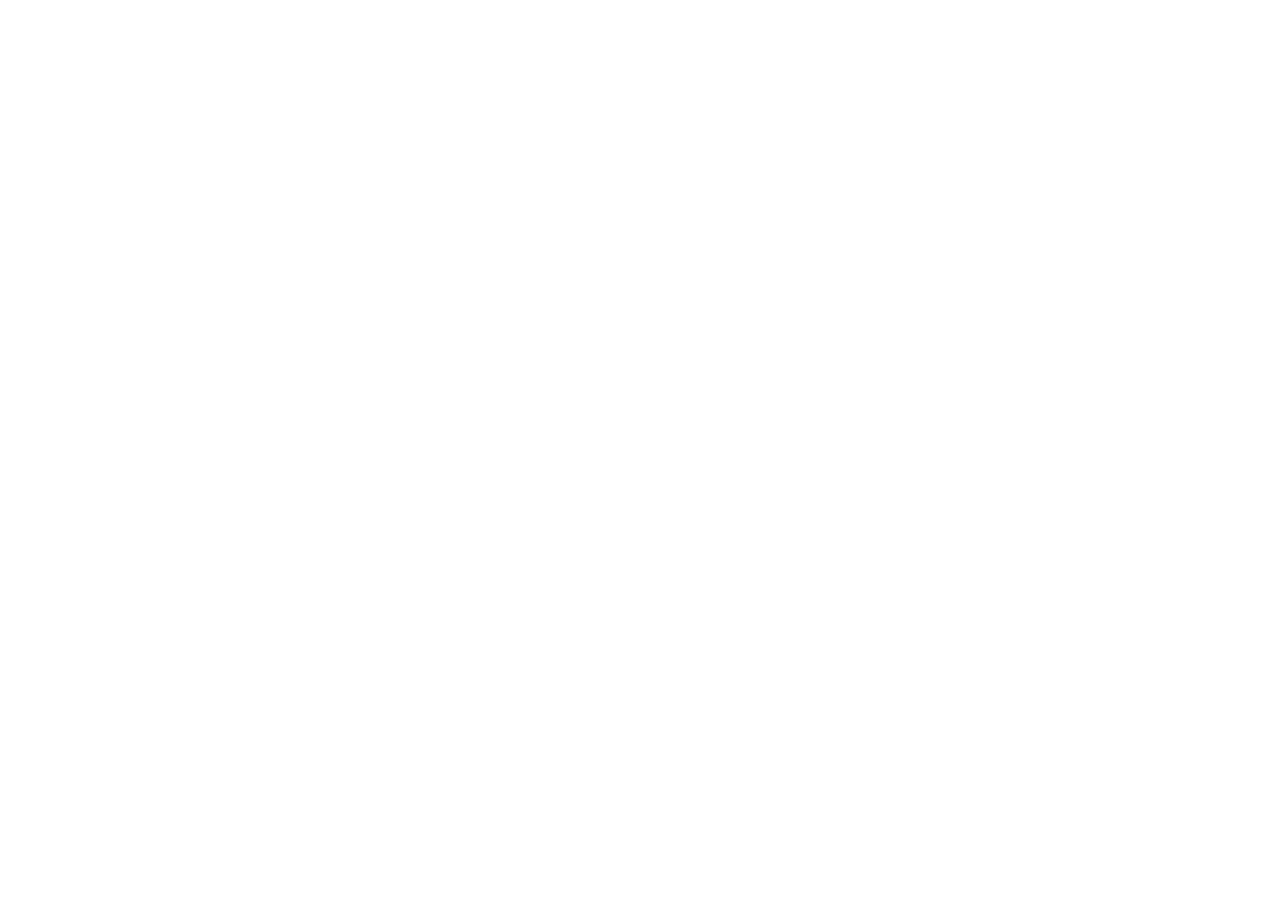
==== index.html @ 65288bed "Configuração do projeto" ====
<!DOCTYPE html>
<html lang="pt-br">
<head>
    <meta charset="UTF-8">
    <meta name="viewport" content="width=device-width, initial-scale=1.0">
    <title>Nova Team | Desenvolvimento de Software</title>
</head>
<body>
    
</body>
</html>
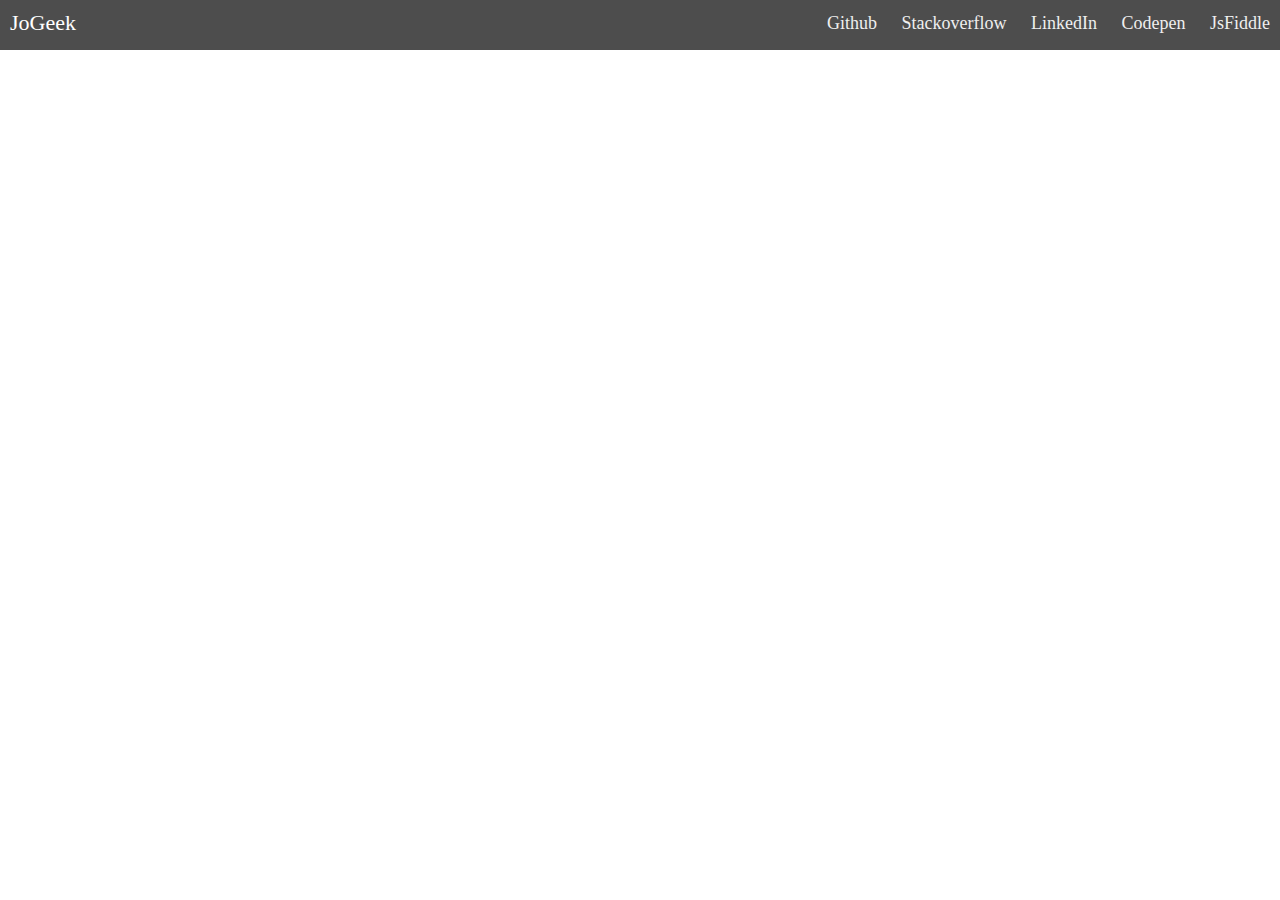
==== commit e0b72fa2: "Navbar responsiva" ====
--- a/index.html
+++ b/index.html
@@ -1,11 +1,34 @@
 <!DOCTYPE html>
-<html lang="pt-br">
+<html lang="en">
 <head>
     <meta charset="UTF-8">
     <meta name="viewport" content="width=device-width, initial-scale=1.0">
-    <title>Nova Team | Desenvolvimento de Software</title>
+    <link rel="stylesheet" href="css/styles.css">
+    <title>Document</title>
 </head>
 <body>
-    
+    <div class="nav">
+        <input type="checkbox" id="nav-check">
+        <div class="nav-header">
+          <div class="nav-title">
+            JoGeek
+          </div>
+        </div>
+        <div class="nav-btn">
+          <label for="nav-check">
+            <span></span>
+            <span></span>
+            <span></span>
+          </label>
+        </div>
+        
+        <div class="nav-links">
+          <a href="//github.io/jo_geek" target="_blank">Github</a>
+          <a href="http://stackoverflow.com/users/4084003/" target="_blank">Stackoverflow</a>
+          <a href="https://in.linkedin.com/in/jonesvinothjoseph" target="_blank">LinkedIn</a>
+          <a href="https://codepen.io/jo_Geek/" target="_blank">Codepen</a>
+          <a href="https://jsfiddle.net/user/jo_Geek/" target="_blank">JsFiddle</a>
+        </div>
+      </div>
 </body>
 </html>--- a/css/styles.css
+++ b/css/styles.css
@@ -0,0 +1,97 @@
+* {
+    box-sizing: border-box;
+  }
+  
+  body {
+    margin: 0px;
+    font-family: 'segoe ui';
+  }
+  
+  .nav {
+    height: 50px;
+    width: 100%;
+    background-color: #4d4d4d;
+    position: relative;
+  }
+  
+  .nav > .nav-header {
+    display: inline;
+  }
+  
+  .nav > .nav-header > .nav-title {
+    display: inline-block;
+    font-size: 22px;
+    color: #fff;
+    padding: 10px 10px 10px 10px;
+  }
+  
+  .nav > .nav-btn {
+    display: none;
+  }
+  
+  .nav > .nav-links {
+    display: inline;
+    float: right;
+    font-size: 18px;
+  }
+  
+  .nav > .nav-links > a {
+    display: inline-block;
+    padding: 13px 10px 13px 10px;
+    text-decoration: none;
+    color: #efefef;
+  }
+  
+  .nav > .nav-links > a:hover {
+    background-color: rgba(0, 0, 0, 0.3);
+  }
+  
+  .nav > #nav-check {
+    display: none;
+  }
+  
+  @media (max-width:600px) {
+    .nav > .nav-btn {
+      display: inline-block;
+      position: absolute;
+      right: 0px;
+      top: 0px;
+    }
+    .nav > .nav-btn > label {
+      display: inline-block;
+      width: 50px;
+      height: 50px;
+      padding: 13px;
+    }
+    .nav > .nav-btn > label:hover,.nav  #nav-check:checked ~ .nav-btn > label {
+      background-color: rgba(0, 0, 0, 0.3);
+    }
+    .nav > .nav-btn > label > span {
+      display: block;
+      width: 25px;
+      height: 10px;
+      border-top: 2px solid #eee;
+    }
+    .nav > .nav-links {
+      position: absolute;
+      display: block;
+      width: 100%;
+      background-color: #333;
+      height: 0px;
+      transition: all 0.3s ease-in;
+      overflow-y: hidden;
+      top: 50px;
+      left: 0px;
+    }
+    .nav > .nav-links > a {
+      display: block;
+      width: 100%;
+    }
+    .nav > #nav-check:not(:checked) ~ .nav-links {
+      height: 0px;
+    }
+    .nav > #nav-check:checked ~ .nav-links {
+      height: calc(100vh - 50px);
+      overflow-y: auto;
+    }
+  }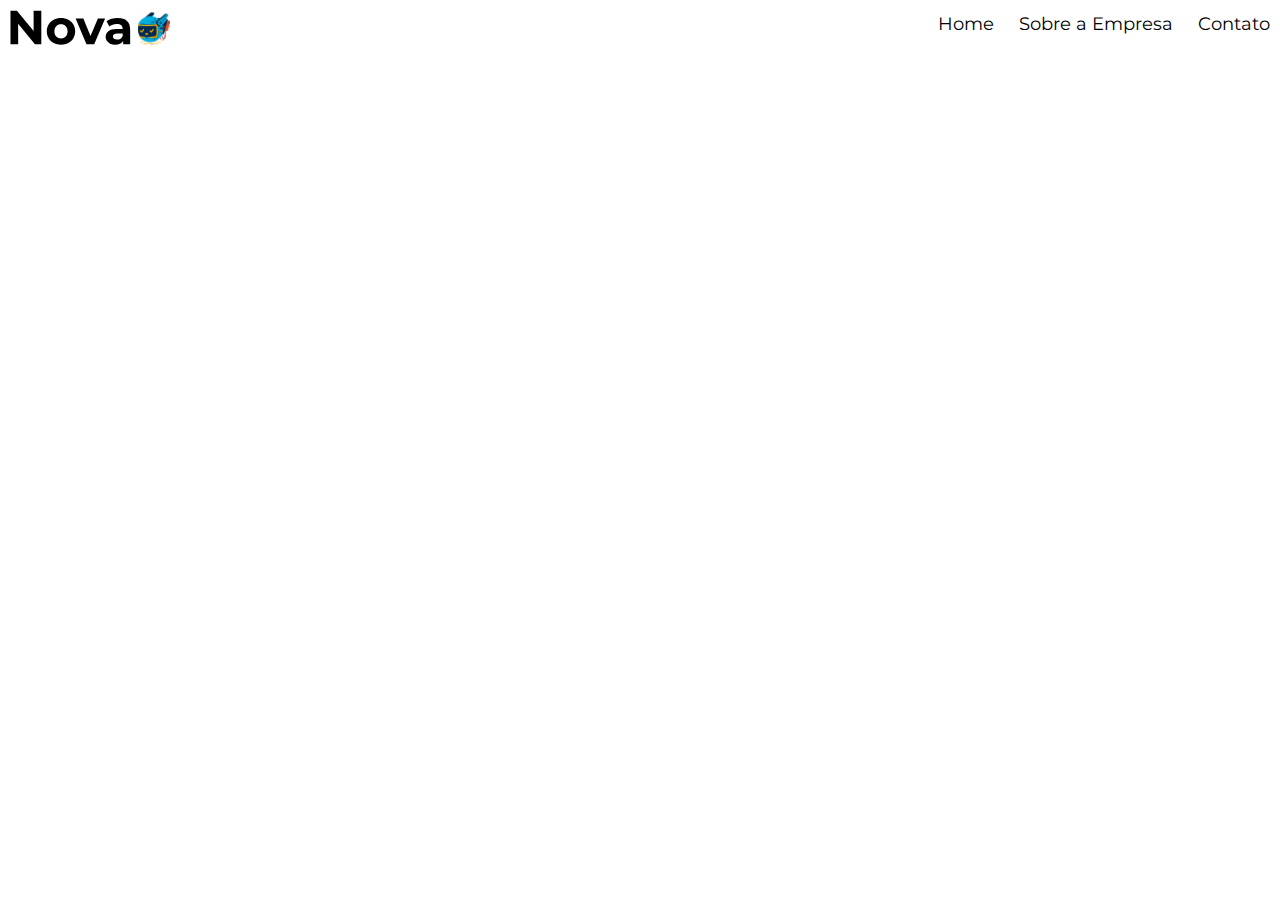
==== commit 75855dc2: "Ajustes na Navbar" ====
--- a/index.html
+++ b/index.html
@@ -11,7 +11,17 @@
         <input type="checkbox" id="nav-check">
         <div class="nav-header">
           <div class="nav-title">
-            JoGeek
+            <svg width="160" height="35" viewBox="0 0 320 69" fill="none" xmlns="http://www.w3.org/2000/svg" xmlns:xlink="http://www.w3.org/1999/xlink">
+                <path d="M62.6 0.799995V68H49.832L16.328 27.2V68H0.968V0.799995H13.832L47.24 41.6V0.799995H62.6ZM102.019 68.768C96.5793 68.768 91.6833 67.648 87.3313 65.408C83.0433 63.104 79.6833 59.936 77.2513 55.904C74.8193 51.872 73.6033 47.296 73.6033 42.176C73.6033 37.056 74.8193 32.48 77.2513 28.448C79.6833 24.416 83.0433 21.28 87.3313 19.04C91.6833 16.736 96.5793 15.584 102.019 15.584C107.459 15.584 112.323 16.736 116.611 19.04C120.899 21.28 124.259 24.416 126.691 28.448C129.123 32.48 130.339 37.056 130.339 42.176C130.339 47.296 129.123 51.872 126.691 55.904C124.259 59.936 120.899 63.104 116.611 65.408C112.323 67.648 107.459 68.768 102.019 68.768ZM102.019 56.48C105.859 56.48 108.995 55.2 111.427 52.64C113.923 50.016 115.171 46.528 115.171 42.176C115.171 37.824 113.923 34.368 111.427 31.808C108.995 29.184 105.859 27.872 102.019 27.872C98.1793 27.872 95.0113 29.184 92.5153 31.808C90.0193 34.368 88.7713 37.824 88.7713 42.176C88.7713 46.528 90.0193 50.016 92.5153 52.64C95.0113 55.2 98.1793 56.48 102.019 56.48ZM190.207 16.352L168.415 68H152.959L131.263 16.352H146.719L161.023 51.488L175.807 16.352H190.207ZM215.463 15.584C223.463 15.584 229.607 17.504 233.895 21.344C238.183 25.12 240.327 30.848 240.327 38.528V68H226.311V61.568C223.495 66.368 218.247 68.768 210.567 68.768C206.599 68.768 203.143 68.096 200.199 66.752C197.319 65.408 195.111 63.552 193.575 61.184C192.039 58.816 191.271 56.128 191.271 53.12C191.271 48.32 193.063 44.544 196.647 41.792C200.295 39.04 205.895 37.664 213.447 37.664H225.351C225.351 34.4 224.359 31.904 222.375 30.176C220.391 28.384 217.415 27.488 213.447 27.488C210.695 27.488 207.975 27.936 205.287 28.832C202.663 29.664 200.423 30.816 198.567 32.288L193.191 21.824C196.007 19.84 199.367 18.304 203.271 17.216C207.239 16.128 211.303 15.584 215.463 15.584ZM214.311 58.688C216.871 58.688 219.143 58.112 221.127 56.96C223.111 55.744 224.519 53.984 225.351 51.68V46.4H215.079C208.935 46.4 205.863 48.416 205.863 52.448C205.863 54.368 206.599 55.904 208.071 57.056C209.607 58.144 211.687 58.688 214.311 58.688Z" fill="black"/>
+                <rect x="256" y="4" width="64" height="65" fill="url(#pattern0)"/>
+                <defs>
+                <pattern id="pattern0" patternContentUnits="objectBoundingBox" width="1" height="1">
+                <use xlink:href="#image0" transform="translate(0 -0.0039109) scale(0.00112233)"/>
+                </pattern>
+                <image id="image0" width="891" height="912" xlink:href="[data-uri]"/>
+                </defs>
+                </svg>
+                
           </div>
         </div>
         <div class="nav-btn">
@@ -23,11 +33,9 @@
         </div>
         
         <div class="nav-links">
-          <a href="//github.io/jo_geek" target="_blank">Github</a>
-          <a href="http://stackoverflow.com/users/4084003/" target="_blank">Stackoverflow</a>
-          <a href="https://in.linkedin.com/in/jonesvinothjoseph" target="_blank">LinkedIn</a>
-          <a href="https://codepen.io/jo_Geek/" target="_blank">Codepen</a>
-          <a href="https://jsfiddle.net/user/jo_Geek/" target="_blank">JsFiddle</a>
+          <a href="#" target="_blank">Home</a>
+          <a href="#">Sobre a Empresa</a>
+          <a href="#" >Contato</a>
         </div>
       </div>
 </body>
--- a/css/styles.css
+++ b/css/styles.css
@@ -1,16 +1,18 @@
+@import url('https://fonts.googleapis.com/css2?family=Montserrat:wght@400;500;600;700;800&display=swap');
+
 * {
     box-sizing: border-box;
   }
   
   body {
     margin: 0px;
-    font-family: 'segoe ui';
+    font-family: 'Montserrat', sans-serif;
   }
   
   .nav {
     height: 50px;
     width: 100%;
-    background-color: #4d4d4d;
+    background-color: #fff;
     position: relative;
   }
   
@@ -21,7 +23,7 @@
   .nav > .nav-header > .nav-title {
     display: inline-block;
     font-size: 22px;
-    color: #fff;
+    color: #000000;
     padding: 10px 10px 10px 10px;
   }
   
@@ -39,11 +41,11 @@
     display: inline-block;
     padding: 13px 10px 13px 10px;
     text-decoration: none;
-    color: #efefef;
+    color: #000000;
   }
   
   .nav > .nav-links > a:hover {
-    background-color: rgba(0, 0, 0, 0.3);
+    background-color: #15C95D;
   }
   
   .nav > #nav-check {
@@ -64,19 +66,19 @@
       padding: 13px;
     }
     .nav > .nav-btn > label:hover,.nav  #nav-check:checked ~ .nav-btn > label {
-      background-color: rgba(0, 0, 0, 0.3);
+      background-color: #15C95D;
     }
     .nav > .nav-btn > label > span {
       display: block;
       width: 25px;
       height: 10px;
-      border-top: 2px solid #eee;
+      border-top: 2px solid black;
     }
     .nav > .nav-links {
       position: absolute;
       display: block;
       width: 100%;
-      background-color: #333;
+      background-color: white;
       height: 0px;
       transition: all 0.3s ease-in;
       overflow-y: hidden;
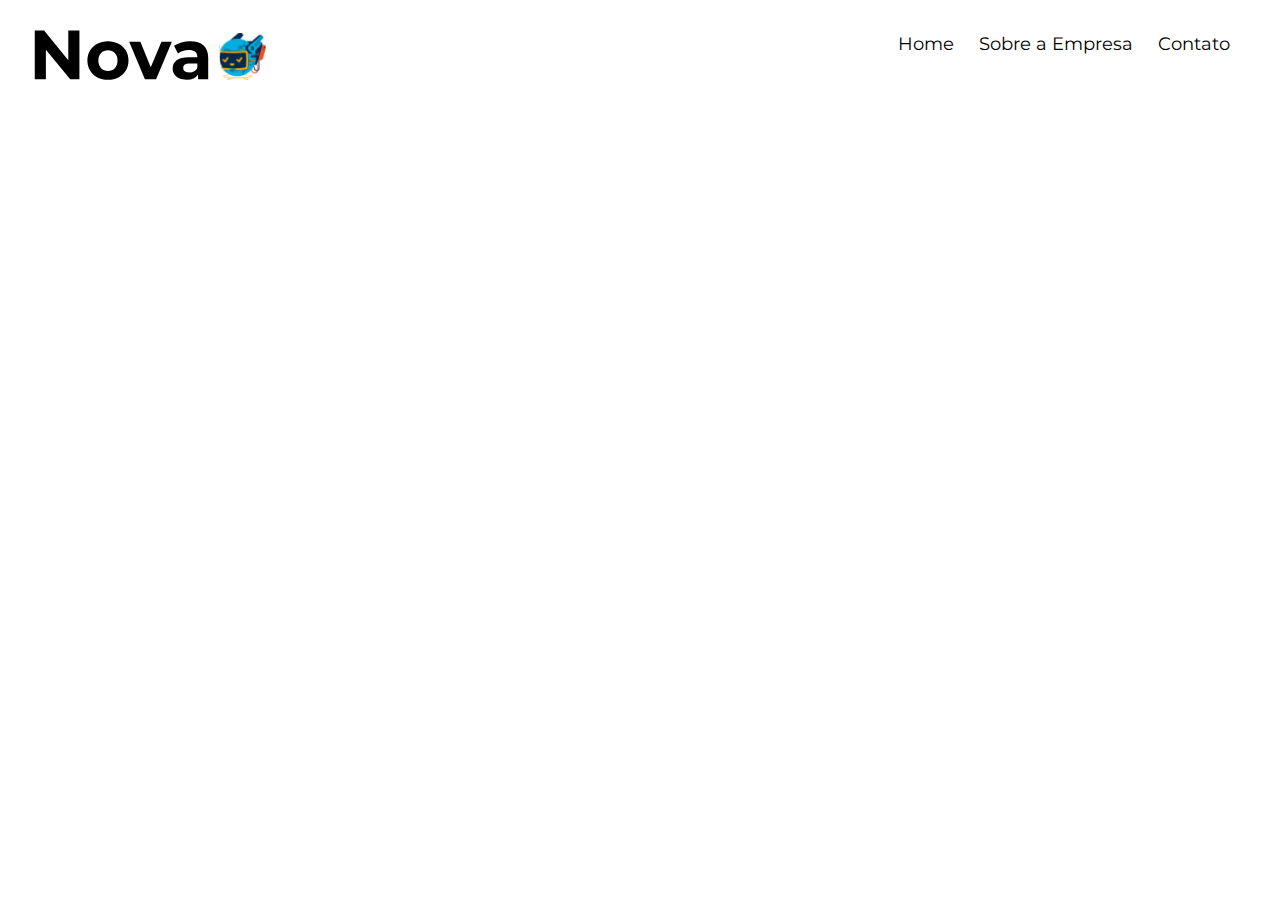
==== commit 9fa56ddc: "Correções" ====
--- a/index.html
+++ b/index.html
@@ -7,21 +7,21 @@
     <title>Document</title>
 </head>
 <body>
-    <div class="nav">
+    <div class="nav" style="padding-top: 20px; padding-right: 40px;">
         <input type="checkbox" id="nav-check">
         <div class="nav-header">
           <div class="nav-title">
-            <svg width="160" height="35" viewBox="0 0 320 69" fill="none" xmlns="http://www.w3.org/2000/svg" xmlns:xlink="http://www.w3.org/1999/xlink">
-                <path d="M62.6 0.799995V68H49.832L16.328 27.2V68H0.968V0.799995H13.832L47.24 41.6V0.799995H62.6ZM102.019 68.768C96.5793 68.768 91.6833 67.648 87.3313 65.408C83.0433 63.104 79.6833 59.936 77.2513 55.904C74.8193 51.872 73.6033 47.296 73.6033 42.176C73.6033 37.056 74.8193 32.48 77.2513 28.448C79.6833 24.416 83.0433 21.28 87.3313 19.04C91.6833 16.736 96.5793 15.584 102.019 15.584C107.459 15.584 112.323 16.736 116.611 19.04C120.899 21.28 124.259 24.416 126.691 28.448C129.123 32.48 130.339 37.056 130.339 42.176C130.339 47.296 129.123 51.872 126.691 55.904C124.259 59.936 120.899 63.104 116.611 65.408C112.323 67.648 107.459 68.768 102.019 68.768ZM102.019 56.48C105.859 56.48 108.995 55.2 111.427 52.64C113.923 50.016 115.171 46.528 115.171 42.176C115.171 37.824 113.923 34.368 111.427 31.808C108.995 29.184 105.859 27.872 102.019 27.872C98.1793 27.872 95.0113 29.184 92.5153 31.808C90.0193 34.368 88.7713 37.824 88.7713 42.176C88.7713 46.528 90.0193 50.016 92.5153 52.64C95.0113 55.2 98.1793 56.48 102.019 56.48ZM190.207 16.352L168.415 68H152.959L131.263 16.352H146.719L161.023 51.488L175.807 16.352H190.207ZM215.463 15.584C223.463 15.584 229.607 17.504 233.895 21.344C238.183 25.12 240.327 30.848 240.327 38.528V68H226.311V61.568C223.495 66.368 218.247 68.768 210.567 68.768C206.599 68.768 203.143 68.096 200.199 66.752C197.319 65.408 195.111 63.552 193.575 61.184C192.039 58.816 191.271 56.128 191.271 53.12C191.271 48.32 193.063 44.544 196.647 41.792C200.295 39.04 205.895 37.664 213.447 37.664H225.351C225.351 34.4 224.359 31.904 222.375 30.176C220.391 28.384 217.415 27.488 213.447 27.488C210.695 27.488 207.975 27.936 205.287 28.832C202.663 29.664 200.423 30.816 198.567 32.288L193.191 21.824C196.007 19.84 199.367 18.304 203.271 17.216C207.239 16.128 211.303 15.584 215.463 15.584ZM214.311 58.688C216.871 58.688 219.143 58.112 221.127 56.96C223.111 55.744 224.519 53.984 225.351 51.68V46.4H215.079C208.935 46.4 205.863 48.416 205.863 52.448C205.863 54.368 206.599 55.904 208.071 57.056C209.607 58.144 211.687 58.688 214.311 58.688Z" fill="black"/>
-                <rect x="256" y="4" width="64" height="65" fill="url(#pattern0)"/>
-                <defs>
-                <pattern id="pattern0" patternContentUnits="objectBoundingBox" width="1" height="1">
-                <use xlink:href="#image0" transform="translate(0 -0.0039109) scale(0.00112233)"/>
-                </pattern>
-                <image id="image0" width="891" height="912" xlink:href="[data-uri]"/>
-                </defs>
-                </svg>
-                
+            <svg width="280" height="50" viewBox="0 0 320 69" fill="none" xmlns="http://www.w3.org/2000/svg" xmlns:xlink="http://www.w3.org/1999/xlink">
+              <path d="M62.6 0.799995V68H49.832L16.328 27.2V68H0.968V0.799995H13.832L47.24 41.6V0.799995H62.6ZM102.019 68.768C96.5793 68.768 91.6833 67.648 87.3313 65.408C83.0433 63.104 79.6833 59.936 77.2513 55.904C74.8193 51.872 73.6033 47.296 73.6033 42.176C73.6033 37.056 74.8193 32.48 77.2513 28.448C79.6833 24.416 83.0433 21.28 87.3313 19.04C91.6833 16.736 96.5793 15.584 102.019 15.584C107.459 15.584 112.323 16.736 116.611 19.04C120.899 21.28 124.259 24.416 126.691 28.448C129.123 32.48 130.339 37.056 130.339 42.176C130.339 47.296 129.123 51.872 126.691 55.904C124.259 59.936 120.899 63.104 116.611 65.408C112.323 67.648 107.459 68.768 102.019 68.768ZM102.019 56.48C105.859 56.48 108.995 55.2 111.427 52.64C113.923 50.016 115.171 46.528 115.171 42.176C115.171 37.824 113.923 34.368 111.427 31.808C108.995 29.184 105.859 27.872 102.019 27.872C98.1793 27.872 95.0113 29.184 92.5153 31.808C90.0193 34.368 88.7713 37.824 88.7713 42.176C88.7713 46.528 90.0193 50.016 92.5153 52.64C95.0113 55.2 98.1793 56.48 102.019 56.48ZM190.207 16.352L168.415 68H152.959L131.263 16.352H146.719L161.023 51.488L175.807 16.352H190.207ZM215.463 15.584C223.463 15.584 229.607 17.504 233.895 21.344C238.183 25.12 240.327 30.848 240.327 38.528V68H226.311V61.568C223.495 66.368 218.247 68.768 210.567 68.768C206.599 68.768 203.143 68.096 200.199 66.752C197.319 65.408 195.111 63.552 193.575 61.184C192.039 58.816 191.271 56.128 191.271 53.12C191.271 48.32 193.063 44.544 196.647 41.792C200.295 39.04 205.895 37.664 213.447 37.664H225.351C225.351 34.4 224.359 31.904 222.375 30.176C220.391 28.384 217.415 27.488 213.447 27.488C210.695 27.488 207.975 27.936 205.287 28.832C202.663 29.664 200.423 30.816 198.567 32.288L193.191 21.824C196.007 19.84 199.367 18.304 203.271 17.216C207.239 16.128 211.303 15.584 215.463 15.584ZM214.311 58.688C216.871 58.688 219.143 58.112 221.127 56.96C223.111 55.744 224.519 53.984 225.351 51.68V46.4H215.079C208.935 46.4 205.863 48.416 205.863 52.448C205.863 54.368 206.599 55.904 208.071 57.056C209.607 58.144 211.687 58.688 214.311 58.688Z" fill="black"/>
+              <rect x="256" y="4" width="64" height="65" fill="url(#pattern0)"/>
+              <defs>
+              <pattern id="pattern0" patternContentUnits="objectBoundingBox" width="1" height="1">
+              <use xlink:href="#image0" transform="translate(0 -0.0039109) scale(0.00112233)"/>
+              </pattern>
+              <image id="image0" width="891" height="912" xlink:href="[data-uri]"/>
+              </defs>
+              </svg>
+              
           </div>
         </div>
         <div class="nav-btn">
@@ -38,5 +38,6 @@
           <a href="#" >Contato</a>
         </div>
       </div>
+      
 </body>
 </html>--- a/css/styles.css
+++ b/css/styles.css
@@ -1,99 +1,161 @@
 @import url('https://fonts.googleapis.com/css2?family=Montserrat:wght@400;500;600;700;800&display=swap');
+* {
+	box-sizing: border-box;
+}
 
-* {
-    box-sizing: border-box;
-  }
+body {
+	margin: 0px;
+	font-family: 'Montserrat', sans-serif;
+}
+
+.nav {
+	height: 50px;
+	width: 100%;
+	background-color: #fff;
+	position: relative;
+}
+
+.nav>.nav-header {
+	display: inline;
+}
+
+.nav>.nav-header>.nav-title {
+	display: inline-block;
+	font-size: 22px;
+	color: #000000;
+	padding: 10px 10px 10px 10px;
+}
+
+.nav>.nav-btn {
+	display: none;
+}
+
+.nav>.nav-links {
+	display: inline;
+	float: right;
+	font-size: 18px;
+}
+
+.nav>.nav-links>a {
+	display: inline-block;
+	padding: 13px 10px 13px 10px;
+	text-decoration: none;
+	color: #000000;
+}
+
+.nav>.nav-links>a:hover {
+	background-color: #15C95D;
+}
+
+.nav>#nav-check {
+	display: none;
+}
+
+.flex-container {
+  padding: 0;
+  margin: 0;
+  list-style: none;
   
-  body {
-    margin: 0px;
-    font-family: 'Montserrat', sans-serif;
-  }
+  display: -webkit-box;
+  display: -moz-box;
+  display: -ms-flexbox;
+  display: -webkit-flex;
+  display: flex;
   
-  .nav {
-    height: 50px;
-    width: 100%;
-    background-color: #fff;
-    position: relative;
-  }
+  -webkit-flex-flow: row wrap;
+  justify-content: space-around;
+}
+
+
+
+.texto-principal {
+  background: white;
+  width: 80vh;
+  margin-top: 150px;
+  margin-left: 10px;
+  color: black;
+  font-weight: bold;
+  font-size: 1.2em;
+  text-align: center;
+  display: flex;
+  justify-content: flex-start;
+  text-align: left;
+}
+
+.imagem-principal {
+  background: white;
+  padding: 5px;
+  width: 500px;
+  height: 350px;
+  margin-top: 10px;
   
-  .nav > .nav-header {
-    display: inline;
-  }
-  
-  .nav > .nav-header > .nav-title {
-    display: inline-block;
-    font-size: 22px;
-    color: #000000;
-    padding: 10px 10px 10px 10px;
-  }
-  
-  .nav > .nav-btn {
-    display: none;
-  }
-  
-  .nav > .nav-links {
-    display: inline;
-    float: right;
-    font-size: 18px;
-  }
-  
-  .nav > .nav-links > a {
-    display: inline-block;
-    padding: 13px 10px 13px 10px;
-    text-decoration: none;
-    color: #000000;
-  }
-  
-  .nav > .nav-links > a:hover {
-    background-color: #15C95D;
-  }
-  
-  .nav > #nav-check {
-    display: none;
-  }
-  
-  @media (max-width:600px) {
-    .nav > .nav-btn {
-      display: inline-block;
-      position: absolute;
-      right: 0px;
-      top: 0px;
-    }
-    .nav > .nav-btn > label {
-      display: inline-block;
-      width: 50px;
-      height: 50px;
-      padding: 13px;
-    }
-    .nav > .nav-btn > label:hover,.nav  #nav-check:checked ~ .nav-btn > label {
-      background-color: #15C95D;
-    }
-    .nav > .nav-btn > label > span {
-      display: block;
-      width: 25px;
-      height: 10px;
-      border-top: 2px solid black;
-    }
-    .nav > .nav-links {
-      position: absolute;
-      display: block;
-      width: 100%;
-      background-color: white;
-      height: 0px;
-      transition: all 0.3s ease-in;
-      overflow-y: hidden;
-      top: 50px;
-      left: 0px;
-    }
-    .nav > .nav-links > a {
-      display: block;
-      width: 100%;
-    }
-    .nav > #nav-check:not(:checked) ~ .nav-links {
-      height: 0px;
-    }
-    .nav > #nav-check:checked ~ .nav-links {
-      height: calc(100vh - 50px);
-      overflow-y: auto;
-    }
-  }+  line-height: 150px;
+  color: white;
+  font-weight: bold;
+  font-size: 3em;
+  text-align: center;
+}
+
+.container-mirage {
+	margin-top: 150px;
+	
+}
+
+.texto-secundario {
+  background: white;
+  width: 80vh;
+  color: black;
+  font-weight: bold;
+  font-size: 1.2em;
+  text-align: center;
+  display: flex;
+  justify-content: flex-start;
+  text-align: left;
+}
+
+@media (max-width:600px) {
+	.nav>.nav-btn {
+		display: inline-block;
+		position: absolute;
+		right: 0px;
+		top: 0px;
+	}
+	.nav>.nav-btn>label {
+		display: inline-block;
+		width: 50px;
+		height: 50px;
+		padding: 13px;
+	}
+	.nav>.nav-btn>label:hover,
+	.nav #nav-check:checked~.nav-btn>label {
+		background-color: #15C95D;
+	}
+	.nav>.nav-btn>label>span {
+		display: block;
+		width: 25px;
+		height: 10px;
+		border-top: 2px solid black;
+	}
+	.nav>.nav-links {
+		position: absolute;
+		display: block;
+		width: 100%;
+		background-color: white;
+		height: 0px;
+		transition: all 0.3s ease-in;
+		overflow-y: hidden;
+		top: 50px;
+		left: 0px;
+	}
+	.nav>.nav-links>a {
+		display: block;
+		width: 100%;
+	}
+	.nav>#nav-check:not(:checked)~.nav-links {
+		height: 0px;
+	}
+	.nav>#nav-check:checked~.nav-links {
+		height: calc(100vh - 50px);
+		overflow-y: auto;
+	}
+}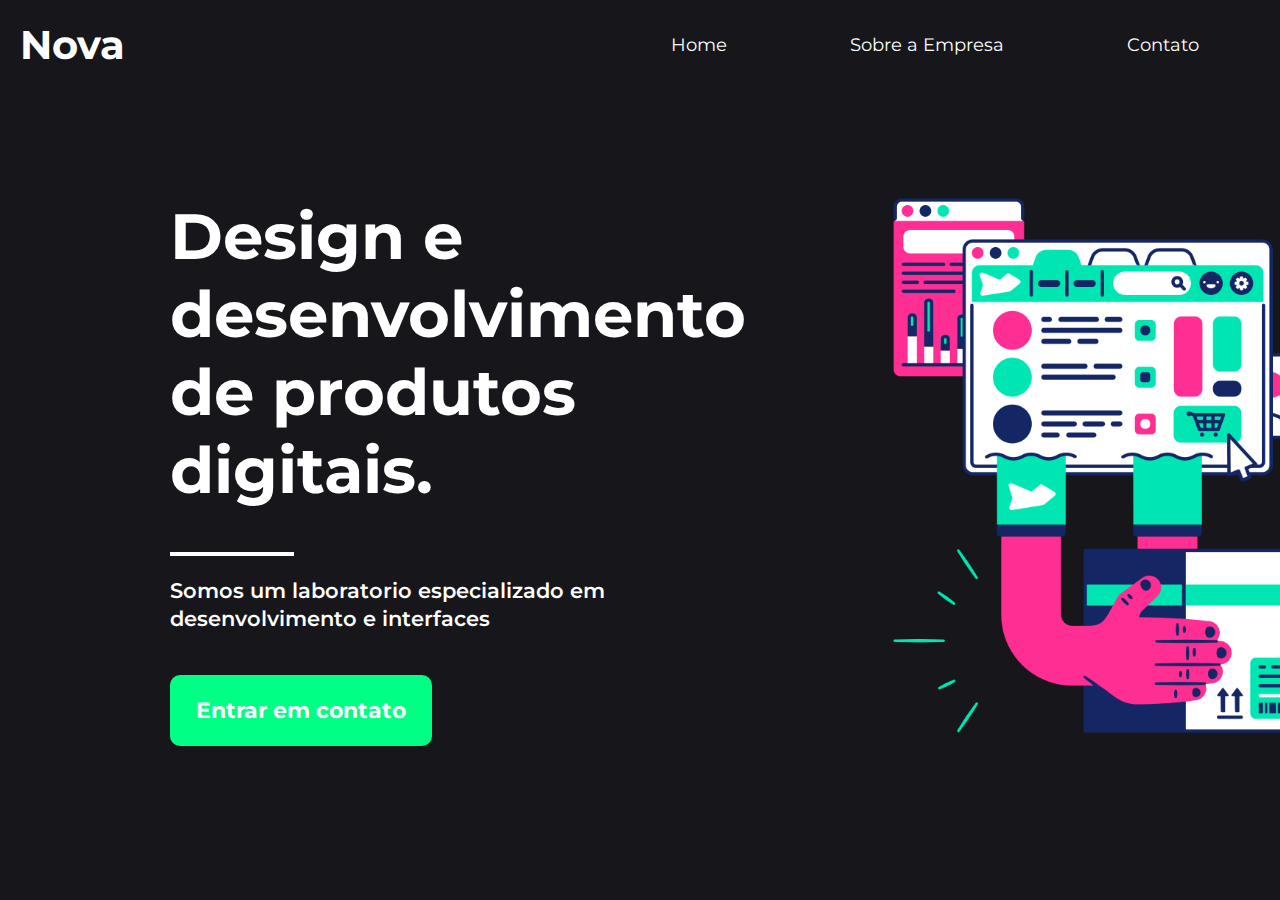
==== commit 4fb3f78f: "New features" ====
--- a/index.html
+++ b/index.html
@@ -1,27 +1,17 @@
 <!DOCTYPE html>
-<html lang="en">
+<html lang="pt-br">
 <head>
     <meta charset="UTF-8">
     <meta name="viewport" content="width=device-width, initial-scale=1.0">
-    <link rel="stylesheet" href="css/styles.css">
-    <title>Document</title>
+    <link rel="stylesheet" href="css/master.css">
+    <title>Nova Team | Interface & Desenvolvimento</title>
 </head>
 <body>
-    <div class="nav" style="padding-top: 20px; padding-right: 40px;">
+    <div class="nav">
         <input type="checkbox" id="nav-check">
         <div class="nav-header">
           <div class="nav-title">
-            <svg width="280" height="50" viewBox="0 0 320 69" fill="none" xmlns="http://www.w3.org/2000/svg" xmlns:xlink="http://www.w3.org/1999/xlink">
-              <path d="M62.6 0.799995V68H49.832L16.328 27.2V68H0.968V0.799995H13.832L47.24 41.6V0.799995H62.6ZM102.019 68.768C96.5793 68.768 91.6833 67.648 87.3313 65.408C83.0433 63.104 79.6833 59.936 77.2513 55.904C74.8193 51.872 73.6033 47.296 73.6033 42.176C73.6033 37.056 74.8193 32.48 77.2513 28.448C79.6833 24.416 83.0433 21.28 87.3313 19.04C91.6833 16.736 96.5793 15.584 102.019 15.584C107.459 15.584 112.323 16.736 116.611 19.04C120.899 21.28 124.259 24.416 126.691 28.448C129.123 32.48 130.339 37.056 130.339 42.176C130.339 47.296 129.123 51.872 126.691 55.904C124.259 59.936 120.899 63.104 116.611 65.408C112.323 67.648 107.459 68.768 102.019 68.768ZM102.019 56.48C105.859 56.48 108.995 55.2 111.427 52.64C113.923 50.016 115.171 46.528 115.171 42.176C115.171 37.824 113.923 34.368 111.427 31.808C108.995 29.184 105.859 27.872 102.019 27.872C98.1793 27.872 95.0113 29.184 92.5153 31.808C90.0193 34.368 88.7713 37.824 88.7713 42.176C88.7713 46.528 90.0193 50.016 92.5153 52.64C95.0113 55.2 98.1793 56.48 102.019 56.48ZM190.207 16.352L168.415 68H152.959L131.263 16.352H146.719L161.023 51.488L175.807 16.352H190.207ZM215.463 15.584C223.463 15.584 229.607 17.504 233.895 21.344C238.183 25.12 240.327 30.848 240.327 38.528V68H226.311V61.568C223.495 66.368 218.247 68.768 210.567 68.768C206.599 68.768 203.143 68.096 200.199 66.752C197.319 65.408 195.111 63.552 193.575 61.184C192.039 58.816 191.271 56.128 191.271 53.12C191.271 48.32 193.063 44.544 196.647 41.792C200.295 39.04 205.895 37.664 213.447 37.664H225.351C225.351 34.4 224.359 31.904 222.375 30.176C220.391 28.384 217.415 27.488 213.447 27.488C210.695 27.488 207.975 27.936 205.287 28.832C202.663 29.664 200.423 30.816 198.567 32.288L193.191 21.824C196.007 19.84 199.367 18.304 203.271 17.216C207.239 16.128 211.303 15.584 215.463 15.584ZM214.311 58.688C216.871 58.688 219.143 58.112 221.127 56.96C223.111 55.744 224.519 53.984 225.351 51.68V46.4H215.079C208.935 46.4 205.863 48.416 205.863 52.448C205.863 54.368 206.599 55.904 208.071 57.056C209.607 58.144 211.687 58.688 214.311 58.688Z" fill="black"/>
-              <rect x="256" y="4" width="64" height="65" fill="url(#pattern0)"/>
-              <defs>
-              <pattern id="pattern0" patternContentUnits="objectBoundingBox" width="1" height="1">
-              <use xlink:href="#image0" transform="translate(0 -0.0039109) scale(0.00112233)"/>
-              </pattern>
-              <image id="image0" width="891" height="912" xlink:href="[data-uri]"/>
-              </defs>
-              </svg>
-              
+            Nova
           </div>
         </div>
         <div class="nav-btn">
@@ -38,6 +28,24 @@
           <a href="#" >Contato</a>
         </div>
       </div>
+
+      <!--COMEÇANDO O BODY-->
+
+      <main class="container_main">
+        <section class="hero container_main">
+          <h1>Design e desenvolvimento de produtos digitais.</h1>
+          <p>Somos um laboratorio especializado em desenvolvimento e interfaces</p>
+          <a href="">Entrar em contato</a>
+        </section>
+        <div class="device">
+          <figure>
+            <img src="img/robo.png" alt="A foto de um robo na pagina principal">
+          </figure>
+        </div>
+      </main>
+
       
+
+    
 </body>
 </html>--- a/css/master.css
+++ b/css/master.css
@@ -0,0 +1,222 @@
+@import url('https://fonts.googleapis.com/css2?family=Montserrat:wght@500;600;700;800&display=swap');
+
+:root {
+    --verde: #00FF85;
+    --fundo: #16161B;
+    --branco: #fff;
+	--preto: #000;
+	--vermelho: red;
+	--azul: blue;
+	--laranja: orange;
+}
+
+* {
+	box-sizing: border-box;
+}
+
+body {
+	background: var(--fundo);
+	margin: 0px;
+	font-family: 'Montserrat', sans-serif;
+}
+
+.nav {
+	height: 90px;
+	width: 100%;
+	background-color: var(--fundo);
+	position: relative;
+	padding-left: 10px;
+	padding-top: 10px;
+}
+
+.nav-title {
+	font-size: ;
+	font-weight: bold;
+}
+
+.nav>.nav-header {
+	display: inline;
+}
+
+.nav>.nav-header>.nav-title {
+	display: inline-block;
+	font-size: 40px;
+	color: #fff;
+	padding: 10px 10px 10px 10px;
+}
+
+.nav>.nav-btn {
+	display: none;
+}
+
+.nav>.nav-links {
+	display: flex;
+	flex-wrap: wrap;
+	align-items: center;
+	float: right;
+	font-size: 18px;
+	width: 650px;
+	height: 70px;
+	justify-content: space-around;
+	margin-right: 20px;
+}
+
+.nav>.nav-links>a {
+	display: inline-block;
+	padding: 13px 10px 13px 10px;
+	text-decoration: none;
+	color: #fff;
+}
+
+/*
+.nav>.nav-links>a:hover {
+	background-color: #15C95D;
+}
+*/
+
+.nav>#nav-check {
+	display: none;
+}
+
+.container_main {
+	max-width: 1005px;
+	margin: 0 auto;
+	padding: 2em 1em;
+}
+
+main {
+	display: flex;
+	flex-flow: column;
+}
+
+.hero {
+	text-align: center;
+}
+
+.hero h1 {
+	font-size: 2rem;
+	font-weight: bold;
+	color: white;
+}
+
+.hero p {
+	font-size: 1rem;
+	font-weight: 600;
+	max-width: 500px;
+	line-height: 1.8rem;
+	margin: 3em auto;
+	color: white;
+}
+
+.hero p:before {
+	content: "";
+	display: block;
+	width: 120px;
+	border: 2px solid #fff;
+	margin: 1em auto;
+}
+
+.hero a {
+	background: #00FF85;
+	padding: 1em 1.2em;
+	border-radius: 10px;
+	color: white;
+	text-decoration: none;
+	font-size: 1.375em;
+	font-weight: bold;
+}
+
+figure {
+	text-align: center;
+}
+
+figure img {
+	margin: 3em auto 0;
+	width: 300px;
+}
+
+@media screen and (min-width: 820px) {
+	header {
+		display: flex;
+		justify-content: space-between;
+		flex-flow: wrap;
+		align-items: center;
+	}
+
+	main {
+		flex-flow: row;
+	}
+
+	.hero {
+		text-align: left;
+	}
+
+	.hero h1 {
+		font-size: 4em;
+	}
+
+	.hero p:before {
+		margin: 1em 0;
+	}
+
+	.hero p {
+		font-size: 1.3em;
+		padding: 0;
+		margin: 0 0 3em 0;
+	}
+
+	.device figure img {
+		width: 700px;
+		margin: 0;
+	}
+}
+
+
+@media (max-width:600px) {
+	.nav>.nav-btn {
+		display: inline-block;
+		position: absolute;
+		right: 0px;
+		top: 0px;
+		padding-right: 10px;
+		padding-top: 20px;
+	}
+	.nav>.nav-btn>label {
+		display: inline-block;
+		width: 50px;
+		height: 50px;
+		padding: 13px;
+	}
+	.nav>.nav-btn>label:hover,
+	.nav #nav-check:checked~.nav-btn>label {
+		/*background-color: #15C95D;*/
+	}
+	.nav>.nav-btn>label>span {
+		display: block;
+		width: 25px;
+		height: 10px;
+		border-top: 2px solid white;
+	}
+	.nav>.nav-links {
+		position: absolute;
+		display: block;
+		width: 100%;
+		background-color: var(--fundo);
+		height: 0px;
+		transition: all 0.3s ease-in;
+		overflow-y: hidden;
+		top: 80px;
+		left: 0px;
+	}
+	.nav>.nav-links>a {
+		display: block;
+		width: 100%;
+	}
+	.nav>#nav-check:not(:checked)~.nav-links {
+		height: 0px;
+	}
+	.nav>#nav-check:checked~.nav-links {
+		height: calc(100vh - 50px);
+		overflow-y: auto;
+	}
+}